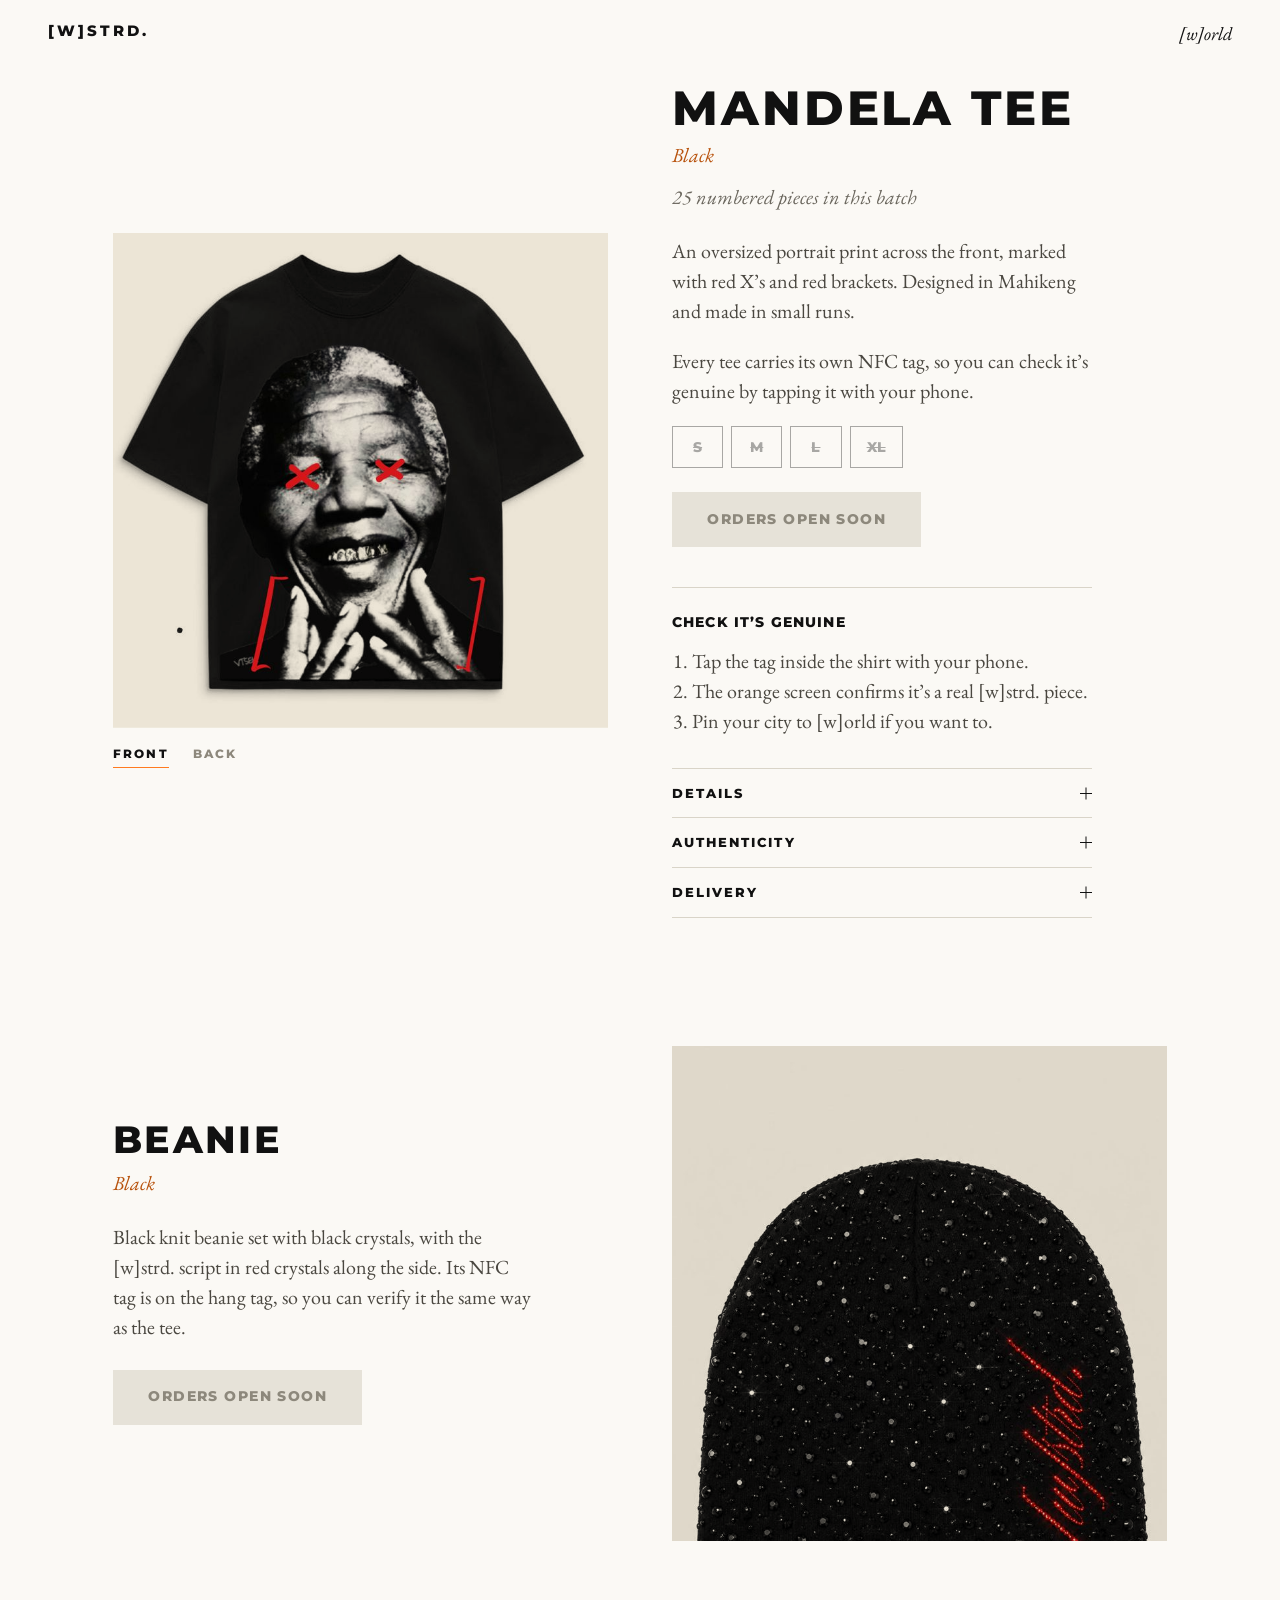
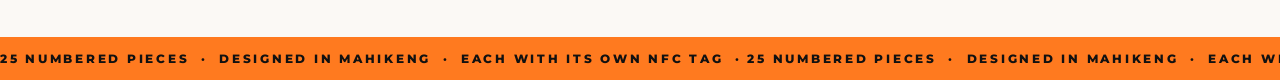
==== shop.html @ be025068 "Add files via upload" ====
<!DOCTYPE html>
<html lang="en">
<head>
<meta charset="utf-8">
<meta name="viewport" content="width=device-width, initial-scale=1, viewport-fit=cover">
<title>Shop | [w]strd.</title>
<link href="https://fonts.googleapis.com/css2?family=Montserrat:wght@500;800&family=EB+Garamond:ital@0;1&display=swap" rel="stylesheet">
<style>
:root{--orange:#ff7a1f;--bone:#ece5d6;--dim:#8d887c;--sans:"Montserrat","Helvetica Neue",Arial,sans-serif;--serif:"EB Garamond",Georgia,serif;
box-sizing:border-box;padding-top:env(safe-area-inset-top,0px);padding-bottom:env(safe-area-inset-bottom,0px);color-scheme:dark}
*,*::before,*::after{box-sizing:inherit}
body{margin:0;background:#000;color:var(--bone);font-family:var(--serif);font-size:1.25rem;line-height:1.5}
a{color:inherit}:focus-visible{outline:2px solid var(--orange);outline-offset:4px}
nav{display:flex;justify-content:space-between;padding:1.25rem clamp(1.25rem,4vw,3rem)}
nav a{font-family:var(--sans);font-weight:800;letter-spacing:.2em;font-size:.95rem;text-decoration:none}
nav .r{font-family:var(--serif);font-weight:400;letter-spacing:0;font-style:italic;font-size:1.15rem}
main{display:grid;grid-template-columns:repeat(auto-fit,minmax(min(100%,340px),1fr));gap:clamp(2rem,5vw,5rem);max-width:1150px;margin:0 auto;padding:1rem clamp(1.25rem,4vw,3rem) 5rem;align-items:center}
.photo{background:var(--bone);aspect-ratio:1/1;display:grid;place-items:center;overflow:hidden}
.photo img{width:100%;height:100%;object-fit:contain;mix-blend-mode:multiply}
h1{font-family:var(--sans);font-weight:800;letter-spacing:.06em;font-size:clamp(1.8rem,5vw,3rem);line-height:1;margin:0}
.sub{color:var(--orange);font-style:italic;margin:.5rem 0 1.5rem}
p{margin:0 0 1.25rem;max-width:42ch;color:#cfc8b8}
.buy{display:inline-block;background:var(--orange);color:#000;font-family:var(--sans);font-weight:800;letter-spacing:.1em;font-size:.9rem;padding:1.05rem 2.2rem;text-decoration:none;margin:.5rem 0 2rem;transition:background .2s}
.buy:hover{background:var(--bone)}
.how{border-top:1px solid #222;padding-top:1.5rem;max-width:42ch}
.how h2{font-family:var(--sans);font-weight:800;letter-spacing:.08em;font-size:.9rem;margin:0 0 .75rem}
.how ol{margin:0;padding-left:1.25rem;color:#cfc8b8}
.sizes{display:flex;gap:.5rem;flex-wrap:wrap;margin:.5rem 0 1rem}
.sizes button{min-width:3.2rem;padding:.7rem 1rem;background:none;border:1px solid #555;color:var(--bone);font:800 .9rem var(--sans);cursor:pointer}
.sizes button[aria-pressed=true]{background:var(--orange);color:#000;border-color:var(--orange)}
.sizes button:disabled{opacity:.35;text-decoration:line-through;cursor:default}
.buy[aria-disabled=true]{background:#2a2a2a;color:#8d887c;pointer-events:none}
:root{color-scheme:light}
body{background:#fbf9f5;color:#111}
p,.how ol{color:#4a4740}
.sub{color:#b8520c}
.buy:hover{background:#111;color:#fff}
.how{border-top-color:#d9d4c8}
.sizes button{border-color:#111;color:#111}
.sizes button[aria-pressed=true]{background:var(--orange);color:#111;border-color:var(--orange)}
.buy[aria-disabled=true]{background:#e6e2d8;color:#8d887c}
.photo img{transform:translate(var(--tx,0px),var(--ty,0px)) scale(var(--s,1));transition:transform 1.4s cubic-bezier(.2,.7,.2,1)}
.sub2{color:#6b675e;font-style:italic;margin:-.75rem 0 1.5rem}
.buy{position:relative;overflow:hidden;z-index:0}
.buy::before{content:"";position:absolute;inset:0;background:#111;transform:scaleX(0);transform-origin:left;transition:transform .55s cubic-bezier(.7,0,.2,1);z-index:-1}
.buy:hover::before{transform:scaleX(1)}
.buy:hover{background:var(--orange);color:#fff}
.buy[aria-disabled=true]::before{display:none}
.sizes button{transition:background .3s,color .3s,border-color .3s}
.sizes button:hover:not(:disabled){border-color:var(--orange)}
.acc{border-top:1px solid #d9d4c8;margin-top:2rem;max-width:42ch}
.acc button{width:100%;display:flex;justify-content:space-between;align-items:center;background:none;border:0;border-bottom:1px solid #d9d4c8;padding:1.05rem 0;font:800 .8rem var(--sans);letter-spacing:.16em;color:#111;cursor:pointer}
.acc i{width:12px;height:12px;position:relative;transition:transform .45s cubic-bezier(.7,0,.2,1)}
.acc i::before,.acc i::after{content:"";position:absolute;background:#111;left:0;top:5.5px;width:12px;height:1px}
.acc i::after{transform:rotate(90deg)}
.it.open i{transform:rotate(45deg)}
.pn{display:grid;grid-template-rows:0fr;transition:grid-template-rows .5s cubic-bezier(.7,0,.2,1)}
.pn>div{overflow:hidden}
.it.open .pn{grid-template-rows:1fr}
.pn p{margin:1rem 0 .5rem;font-size:1.1rem}
.band{background:var(--orange);color:#111;overflow:hidden;white-space:nowrap;padding:.9rem 0;font:800 .78rem var(--sans);letter-spacing:.22em}
.band .track{display:inline-flex}
.band span{flex:none}
@media(prefers-reduced-motion:no-preference){.band .track{animation:slide 34s linear infinite}@keyframes slide{to{transform:translateX(-50%)}}}
.anim .rv{opacity:0;transform:translateY(16px);transition:opacity .9s cubic-bezier(.2,.7,.2,1),transform .9s cubic-bezier(.2,.7,.2,1)}
.anim .rv.in{opacity:1;transform:none}
.anim h1.rv{letter-spacing:.22em;transition:opacity 1s,transform 1s,letter-spacing 1.8s cubic-bezier(.2,.7,.2,1)}
.anim h1.rv.in{letter-spacing:.06em}
.anim .photo{clip-path:inset(100% 0 0 0);transition:clip-path 1.4s cubic-bezier(.7,0,.2,1)}
.anim .photo.in{clip-path:inset(0)}
.stack{position:relative;width:100%;height:100%}
.stack img{position:absolute;inset:0;transition:transform 1.4s cubic-bezier(.2,.7,.2,1),opacity .7s}
#back{opacity:0}
.stack.showback #back{opacity:1}
.stack.showback #front{opacity:0}
.views{display:flex;gap:1.5rem;margin-top:.75rem}
.views button{background:none;border:0;border-bottom:1px solid transparent;padding:.4rem 0;font:800 .75rem var(--sans);letter-spacing:.18em;color:#8d887c;cursor:pointer;transition:color .3s,border-color .3s}
.views button[aria-pressed=true]{color:#111;border-bottom-color:var(--orange)}
.more{display:grid;grid-template-columns:repeat(auto-fit,minmax(min(100%,340px),1fr));gap:clamp(2rem,5vw,5rem);max-width:1150px;margin:0 auto;padding:3rem clamp(1.25rem,4vw,3rem) 6rem;align-items:center}
.more .pic{background:var(--bone);aspect-ratio:1/1;display:grid;place-items:center;overflow:hidden}
.more .pic img{width:100%;height:100%;object-fit:contain;mix-blend-mode:multiply;transition:transform 1.6s cubic-bezier(.2,.7,.2,1)}
.more .pic:hover img{transform:scale(1.05)}
.more h2{font-family:var(--sans);font-weight:800;letter-spacing:.06em;font-size:clamp(1.6rem,4vw,2.4rem);line-height:1;margin:0}
@media(min-width:760px){.more .pic{order:2}}
</style>
</head>
<body>
<nav><a href="./" aria-label="Back to [w]strd.">[W]STRD.</a><a class="r" href="world.html">[w]orld</a></nav>
<main>
  <div class="gal"><div class="photo"><div class="stack"><img id="front" src="[data-uri]" alt="Mandela Tee in black with an oversized portrait print, red X marks and red brackets"><img id="back" src="[data-uri]" alt="Back of the black tee with a small red [W] below the collar"></div></div><div class="views"><button type="button" data-v="front" aria-pressed="true">FRONT</button><button type="button" data-v="back" aria-pressed="false">BACK</button></div></div>
  <div>
    <h1>MANDELA TEE</h1>
    <p class="sub">Black</p>
    <p class="sub2"><span id="cnt">25</span> numbered pieces in this batch</p>
    <p>An oversized portrait print across the front, marked with red X’s and red brackets. Designed in Mahikeng and made in small runs.</p>
    <p>Every tee carries its own NFC tag, so you can check it’s genuine by tapping it with your phone.</p>
    <div class="sizes" id="sizes" role="group" aria-label="Choose a size"></div>
    <a class="buy" id="buy" target="_blank" rel="noopener" aria-disabled="true">CHOOSE A SIZE</a>
    <div class="how">
      <h2>CHECK IT’S GENUINE</h2>
      <ol><li>Tap the tag inside the shirt with your phone.</li><li>The orange screen confirms it’s a real [w]strd. piece.</li><li>Pin your city to [w]orld if you want to.</li></ol>
    </div>
    <div class="acc">
      <div class="it"><button type="button" aria-expanded="false"><span>DETAILS</span><i></i></button><div class="pn"><div><p>Black tee with an oversized portrait print across the front, red X marks and red brackets. First batch, numbered and limited to 25 pieces.</p></div></div></div>
      <div class="it"><button type="button" aria-expanded="false"><span>AUTHENTICITY</span><i></i></button><div class="pn"><div><p>Every tee has its own NFC tag inside. Tap it with your phone and verify.wstrd.site confirms the piece, its unit number and that it came from [w]strd. The beanie’s tag is on its hang tag.</p></div></div></div>
      <div class="it"><button type="button" aria-expanded="false"><span>DELIVERY</span><i></i></button><div class="pn"><div><p>After you order, we confirm delivery with you directly.</p></div></div></div>
    </div>
  </div>
</main>
<section class="more">
  <div class="pic"><img src="[data-uri]" alt="Black knit beanie set with black crystals and the [w]strd. script in red crystals"></div>
  <div>
    <h2>BEANIE</h2>
    <p class="sub">Black</p>
    <p>Black knit beanie set with black crystals, with the [w]strd. script in red crystals along the side. Its NFC tag is on the hang tag, so you can verify it the same way as the tee.</p>
    <a class="buy" id="buy2" target="_blank" rel="noopener" aria-disabled="true">ORDERS OPEN SOON</a>
  </div>
</section>
<div class="band" aria-hidden="true"><div class="track"><span>25 NUMBERED PIECES &nbsp;·&nbsp; DESIGNED IN MAHIKENG &nbsp;·&nbsp; EACH WITH ITS OWN NFC TAG &nbsp;·&nbsp; </span><span>25 NUMBERED PIECES &nbsp;·&nbsp; DESIGNED IN MAHIKENG &nbsp;·&nbsp; EACH WITH ITS OWN NFC TAG &nbsp;·&nbsp; </span></div></div>
<script>
const PRICE="",LINKS={S:"",M:"",L:"",XL:""};
const wrap=document.getElementById("sizes"),buy=document.getElementById("buy");
const avail=Object.keys(LINKS).filter(k=>LINKS[k]);
let pick=null;
function sync(){
  if(!avail.length){buy.textContent="ORDERS OPEN SOON";buy.removeAttribute("href");buy.setAttribute("aria-disabled","true");return}
  if(pick){buy.href=LINKS[pick];buy.textContent="BUY SIZE "+pick+(PRICE?" "+PRICE:"");buy.removeAttribute("aria-disabled")}
  else{buy.removeAttribute("href");buy.textContent="CHOOSE A SIZE";buy.setAttribute("aria-disabled","true")}
}
Object.keys(LINKS).forEach(k=>{
  const b=document.createElement("button");b.type="button";b.textContent=k;b.setAttribute("aria-pressed","false");
  if(!LINKS[k]){b.disabled=true;b.title="Unavailable"}
  else b.addEventListener("click",()=>{pick=k;Array.from(wrap.children).forEach(c=>c.setAttribute("aria-pressed",c===b?"true":"false"));sync()});
  wrap.appendChild(b)});
sync();
</script>
<script>
(function(){
  const ok=!matchMedia("(prefers-reduced-motion: reduce)").matches;
  const photo=document.querySelector(".photo"),img=photo.querySelector(".stack");
  document.querySelectorAll(".acc button").forEach(b=>b.addEventListener("click",()=>{
    const it=b.parentNode,o=!it.classList.contains("open");it.classList.toggle("open",o);b.setAttribute("aria-expanded",String(o))}));
  if(!ok||!("IntersectionObserver" in window))return;
  document.documentElement.classList.add("anim");
  img.style.setProperty("--s","1.12");
  const els=Array.from(document.querySelectorAll("nav,h1,.sub,.sub2,main p,.sizes,.buy,.how,.acc,.more .pic,.more h2,.more p"));
  els.forEach((e,i)=>{e.classList.add("rv");if(e.getBoundingClientRect().top<innerHeight)e.style.transitionDelay=(0.6+i*0.1)+"s"});
  const io=new IntersectionObserver(es=>es.forEach(x=>{if(x.isIntersecting){x.target.classList.add("in");io.unobserve(x.target)}}),{threshold:.15});
  els.forEach(e=>io.observe(e));
  requestAnimationFrame(()=>{photo.classList.add("in");img.style.setProperty("--s","1")});
  photo.addEventListener("mousemove",e=>{const r=photo.getBoundingClientRect(),x=(e.clientX-r.left)/r.width-.5,y=(e.clientY-r.top)/r.height-.5;
    img.style.setProperty("--tx",(x*-16)+"px");img.style.setProperty("--ty",(y*-16)+"px");img.style.setProperty("--s","1.06")});
  photo.addEventListener("mouseleave",()=>{img.style.setProperty("--tx","0px");img.style.setProperty("--ty","0px");img.style.setProperty("--s","1")});
  const c=document.getElementById("cnt");c.textContent="0";
  const co=new IntersectionObserver(es=>{if(es[0].isIntersecting){co.disconnect();const t0=performance.now();
    (function f(t){const p=Math.min(1,(t-t0)/1600);c.textContent=Math.round(25*(1-Math.pow(1-p,3)));if(p<1)requestAnimationFrame(f)})(t0)}});
  co.observe(c);
})();
</script>
<script>
document.querySelectorAll(".views button").forEach(b=>b.addEventListener("click",()=>{
  document.querySelector(".stack").classList.toggle("showback",b.dataset.v==="back");
  document.querySelectorAll(".views button").forEach(x=>x.setAttribute("aria-pressed",String(x===b)))}));
const BEANIE_LINK="",BEANIE_PRICE="";
(function(){const b=document.getElementById("buy2");
  if(BEANIE_LINK){b.href=BEANIE_LINK;b.textContent="BUY"+(BEANIE_PRICE?" "+BEANIE_PRICE:"");b.removeAttribute("aria-disabled")}})();
</script>
</body>
</html>
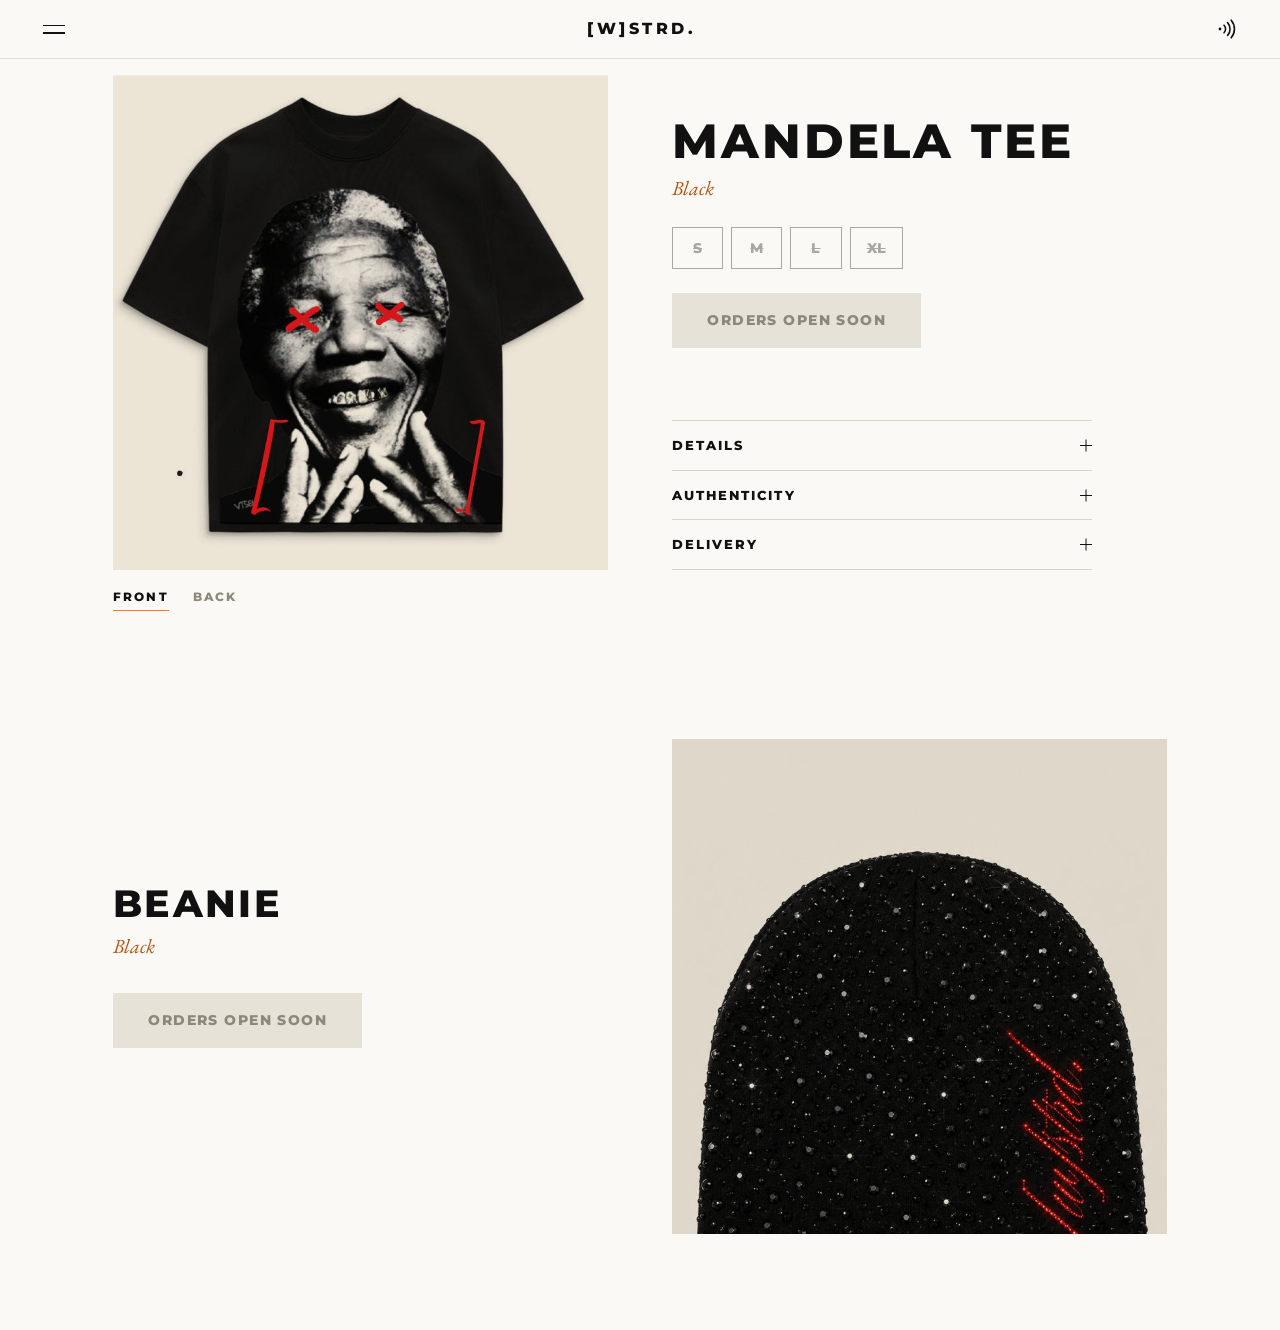
==== commit 5080481f: "Add files via upload" ====
--- a/shop.html
+++ b/shop.html
@@ -82,41 +82,46 @@
 .more .pic:hover img{transform:scale(1.05)}
 .more h2{font-family:var(--sans);font-weight:800;letter-spacing:.06em;font-size:clamp(1.6rem,4vw,2.4rem);line-height:1;margin:0}
 @media(min-width:760px){.more .pic{order:2}}
+@media(max-width:760px){
+main{gap:1.5rem;padding-top:0}
+.gal{margin:0 -1.25rem}
+.views{padding:0 1.25rem}
+.photo{aspect-ratio:4/5}
+h1{font-size:2rem}
+.sizes{display:grid;grid-template-columns:repeat(4,1fr);gap:.5rem}
+.sizes button{min-height:52px;font-size:1rem}
+.acc button{min-height:56px}
+body.has-buy #buy{position:fixed;left:1rem;right:1rem;bottom:calc(1rem + env(safe-area-inset-bottom,0px));z-index:30;text-align:center;margin:0;padding:1.15rem 1rem;box-shadow:0 8px 28px rgba(0,0,0,.16)}
+.more{padding-top:2rem}
+.more .buy{display:block;text-align:center}
+}
 </style>
+<link rel="stylesheet" href="site.css">
+<script defer src="site.js"></script>
 </head>
 <body>
-<nav><a href="./" aria-label="Back to [w]strd.">[W]STRD.</a><a class="r" href="world.html">[w]orld</a></nav>
 <main>
   <div class="gal"><div class="photo"><div class="stack"><img id="front" src="[data-uri]" alt="Mandela Tee in black with an oversized portrait print, red X marks and red brackets"><img id="back" src="[data-uri]" alt="Back of the black tee with a small red [W] below the collar"></div></div><div class="views"><button type="button" data-v="front" aria-pressed="true">FRONT</button><button type="button" data-v="back" aria-pressed="false">BACK</button></div></div>
   <div>
     <h1>MANDELA TEE</h1>
     <p class="sub">Black</p>
-    <p class="sub2"><span id="cnt">25</span> numbered pieces in this batch</p>
-    <p>An oversized portrait print across the front, marked with red X’s and red brackets. Designed in Mahikeng and made in small runs.</p>
-    <p>Every tee carries its own NFC tag, so you can check it’s genuine by tapping it with your phone.</p>
     <div class="sizes" id="sizes" role="group" aria-label="Choose a size"></div>
     <a class="buy" id="buy" target="_blank" rel="noopener" aria-disabled="true">CHOOSE A SIZE</a>
-    <div class="how">
-      <h2>CHECK IT’S GENUINE</h2>
-      <ol><li>Tap the tag inside the shirt with your phone.</li><li>The orange screen confirms it’s a real [w]strd. piece.</li><li>Pin your city to [w]orld if you want to.</li></ol>
-    </div>
     <div class="acc">
-      <div class="it"><button type="button" aria-expanded="false"><span>DETAILS</span><i></i></button><div class="pn"><div><p>Black tee with an oversized portrait print across the front, red X marks and red brackets. First batch, numbered and limited to 25 pieces.</p></div></div></div>
-      <div class="it"><button type="button" aria-expanded="false"><span>AUTHENTICITY</span><i></i></button><div class="pn"><div><p>Every tee has its own NFC tag inside. Tap it with your phone and verify.wstrd.site confirms the piece, its unit number and that it came from [w]strd. The beanie’s tag is on its hang tag.</p></div></div></div>
-      <div class="it"><button type="button" aria-expanded="false"><span>DELIVERY</span><i></i></button><div class="pn"><div><p>After you order, we confirm delivery with you directly.</p></div></div></div>
+      <div class="it"><button type="button" aria-expanded="false"><span>DETAILS</span><i></i></button><div class="pn"><div><p>Oversized portrait print, red X marks and red brackets. Numbered, limited to 25.</p></div></div></div>
+      <div class="it"><button type="button" aria-expanded="false"><span>AUTHENTICITY</span><i></i></button><div class="pn"><div><p>Tap the NFC tag inside to confirm it’s genuine. The beanie’s tag is on its hang tag.</p></div></div></div>
+      <div class="it"><button type="button" aria-expanded="false"><span>DELIVERY</span><i></i></button><div class="pn"><div><p>Confirmed with you after your order.</p></div></div></div>
     </div>
   </div>
 </main>
-<section class="more">
+<section class="more" id="beanie">
   <div class="pic"><img src="[data-uri]" alt="Black knit beanie set with black crystals and the [w]strd. script in red crystals"></div>
   <div>
     <h2>BEANIE</h2>
     <p class="sub">Black</p>
-    <p>Black knit beanie set with black crystals, with the [w]strd. script in red crystals along the side. Its NFC tag is on the hang tag, so you can verify it the same way as the tee.</p>
     <a class="buy" id="buy2" target="_blank" rel="noopener" aria-disabled="true">ORDERS OPEN SOON</a>
   </div>
 </section>
-<div class="band" aria-hidden="true"><div class="track"><span>25 NUMBERED PIECES &nbsp;·&nbsp; DESIGNED IN MAHIKENG &nbsp;·&nbsp; EACH WITH ITS OWN NFC TAG &nbsp;·&nbsp; </span><span>25 NUMBERED PIECES &nbsp;·&nbsp; DESIGNED IN MAHIKENG &nbsp;·&nbsp; EACH WITH ITS OWN NFC TAG &nbsp;·&nbsp; </span></div></div>
 <script>
 const PRICE="",LINKS={S:"",M:"",L:"",XL:""};
 const wrap=document.getElementById("sizes"),buy=document.getElementById("buy");
@@ -151,10 +156,6 @@
   photo.addEventListener("mousemove",e=>{const r=photo.getBoundingClientRect(),x=(e.clientX-r.left)/r.width-.5,y=(e.clientY-r.top)/r.height-.5;
     img.style.setProperty("--tx",(x*-16)+"px");img.style.setProperty("--ty",(y*-16)+"px");img.style.setProperty("--s","1.06")});
   photo.addEventListener("mouseleave",()=>{img.style.setProperty("--tx","0px");img.style.setProperty("--ty","0px");img.style.setProperty("--s","1")});
-  const c=document.getElementById("cnt");c.textContent="0";
-  const co=new IntersectionObserver(es=>{if(es[0].isIntersecting){co.disconnect();const t0=performance.now();
-    (function f(t){const p=Math.min(1,(t-t0)/1600);c.textContent=Math.round(25*(1-Math.pow(1-p,3)));if(p<1)requestAnimationFrame(f)})(t0)}});
-  co.observe(c);
 })();
 </script>
 <script>
--- a/site.css
+++ b/site.css
@@ -0,0 +1,43 @@
+html:root{padding-top:0}
+body.noscroll{overflow:hidden}
+.top{position:sticky;top:0;z-index:50;display:grid;grid-template-columns:1fr auto 1fr;align-items:center;min-height:56px;padding:calc(.45rem + env(safe-area-inset-top,0px)) clamp(.75rem,3vw,2rem) .45rem;background:rgba(251,249,245,.94);-webkit-backdrop-filter:blur(8px);backdrop-filter:blur(8px);border-bottom:1px solid #e3ded2}
+.top .burger{justify-self:start;width:44px;height:44px;background:none;border:0;cursor:pointer;display:grid;place-content:center;gap:6px;padding:0}
+.top .burger span{display:block;width:22px;height:1.5px;background:#111;transition:transform .35s cubic-bezier(.7,0,.2,1)}
+.top .burger[aria-expanded=true] span:first-child{transform:translateY(3.75px) rotate(45deg)}
+.top .burger[aria-expanded=true] span:last-child{transform:translateY(-3.75px) rotate(-45deg)}
+.top .logo{font-family:var(--sans,"Montserrat","Helvetica Neue",Arial,sans-serif);font-weight:800;font-size:1rem;letter-spacing:.22em;padding-left:.22em;text-decoration:none;color:#111}
+.top .vf{justify-self:end;width:44px;height:44px;display:grid;place-items:center;color:#111;transition:color .25s}
+.top .vf:hover,.top .vf[aria-current=page]{color:#ff7a1f}
+.top a:focus-visible,.top button:focus-visible,.menu a:focus-visible{outline:2px solid #ff7a1f;outline-offset:3px}
+.menu{position:fixed;inset:0;z-index:40;background:#fbf9f5;display:flex;flex-direction:column;justify-content:center;padding:6rem clamp(1.5rem,6vw,4rem) 3rem}
+.menu[hidden]{display:none}
+.menu a{font-family:var(--sans,"Montserrat","Helvetica Neue",Arial,sans-serif);font-weight:800;text-transform:uppercase;font-size:clamp(1.8rem,8vw,3.4rem);letter-spacing:.04em;text-decoration:none;color:#111;padding:.55rem 0;border-bottom:1px solid #e3ded2;transition:color .25s,padding-left .35s cubic-bezier(.2,.7,.2,1)}
+.menu a:hover,.menu a[aria-current=page]{color:#ff7a1f;padding-left:.5rem}
+@media(prefers-reduced-motion:no-preference){
+.menu:not([hidden]){animation:mfade .3s both}
+.menu:not([hidden]) a{animation:mrise .6s cubic-bezier(.2,.7,.2,1) both}
+.menu a:nth-child(2){animation-delay:.07s}.menu a:nth-child(3){animation-delay:.14s}.menu a:nth-child(4){animation-delay:.21s}
+@keyframes mfade{from{opacity:0}}
+@keyframes mrise{from{opacity:0;transform:translateY(18px)}}}
+
+html{-webkit-text-size-adjust:100%}
+a,button,input,select{touch-action:manipulation;-webkit-tap-highlight-color:transparent}
+.tabs{display:none}
+@media(max-width:760px){
+html:root{padding-bottom:0}
+body{padding-bottom:calc(64px + env(safe-area-inset-bottom,0px))}
+.top{min-height:52px}
+.top .burger,.top .vf{visibility:hidden}
+.menu{display:none!important}
+.tabs{position:fixed;left:0;right:0;bottom:0;z-index:45;display:grid;grid-template-columns:repeat(4,1fr);background:rgba(251,249,245,.96);-webkit-backdrop-filter:blur(10px);backdrop-filter:blur(10px);border-top:1px solid #e3ded2;padding-bottom:env(safe-area-inset-bottom,0px)}
+.tabs a{display:flex;flex-direction:column;align-items:center;justify-content:center;gap:3px;min-height:58px;color:#6b675e;text-decoration:none;font-family:var(--sans,"Montserrat","Helvetica Neue",Arial,sans-serif);font-weight:800;font-size:.58rem;letter-spacing:.14em;text-transform:uppercase;-webkit-user-select:none;user-select:none}
+.tabs a svg{width:23px;height:23px}
+.tabs a[aria-current=page]{color:#111}
+.tabs a[aria-current=page] svg,.tabs a:active svg{color:#ff7a1f}
+.tabs a:active{color:#ff7a1f}
+.tabs a:focus-visible{outline:2px solid #ff7a1f;outline-offset:-4px}
+body.has-buy .tabs{display:none}
+body.has-buy{padding-bottom:calc(96px + env(safe-area-inset-bottom,0px))}
+body.has-buy .top .burger{visibility:visible}
+body.has-buy .menu:not([hidden]){display:flex!important}
+}
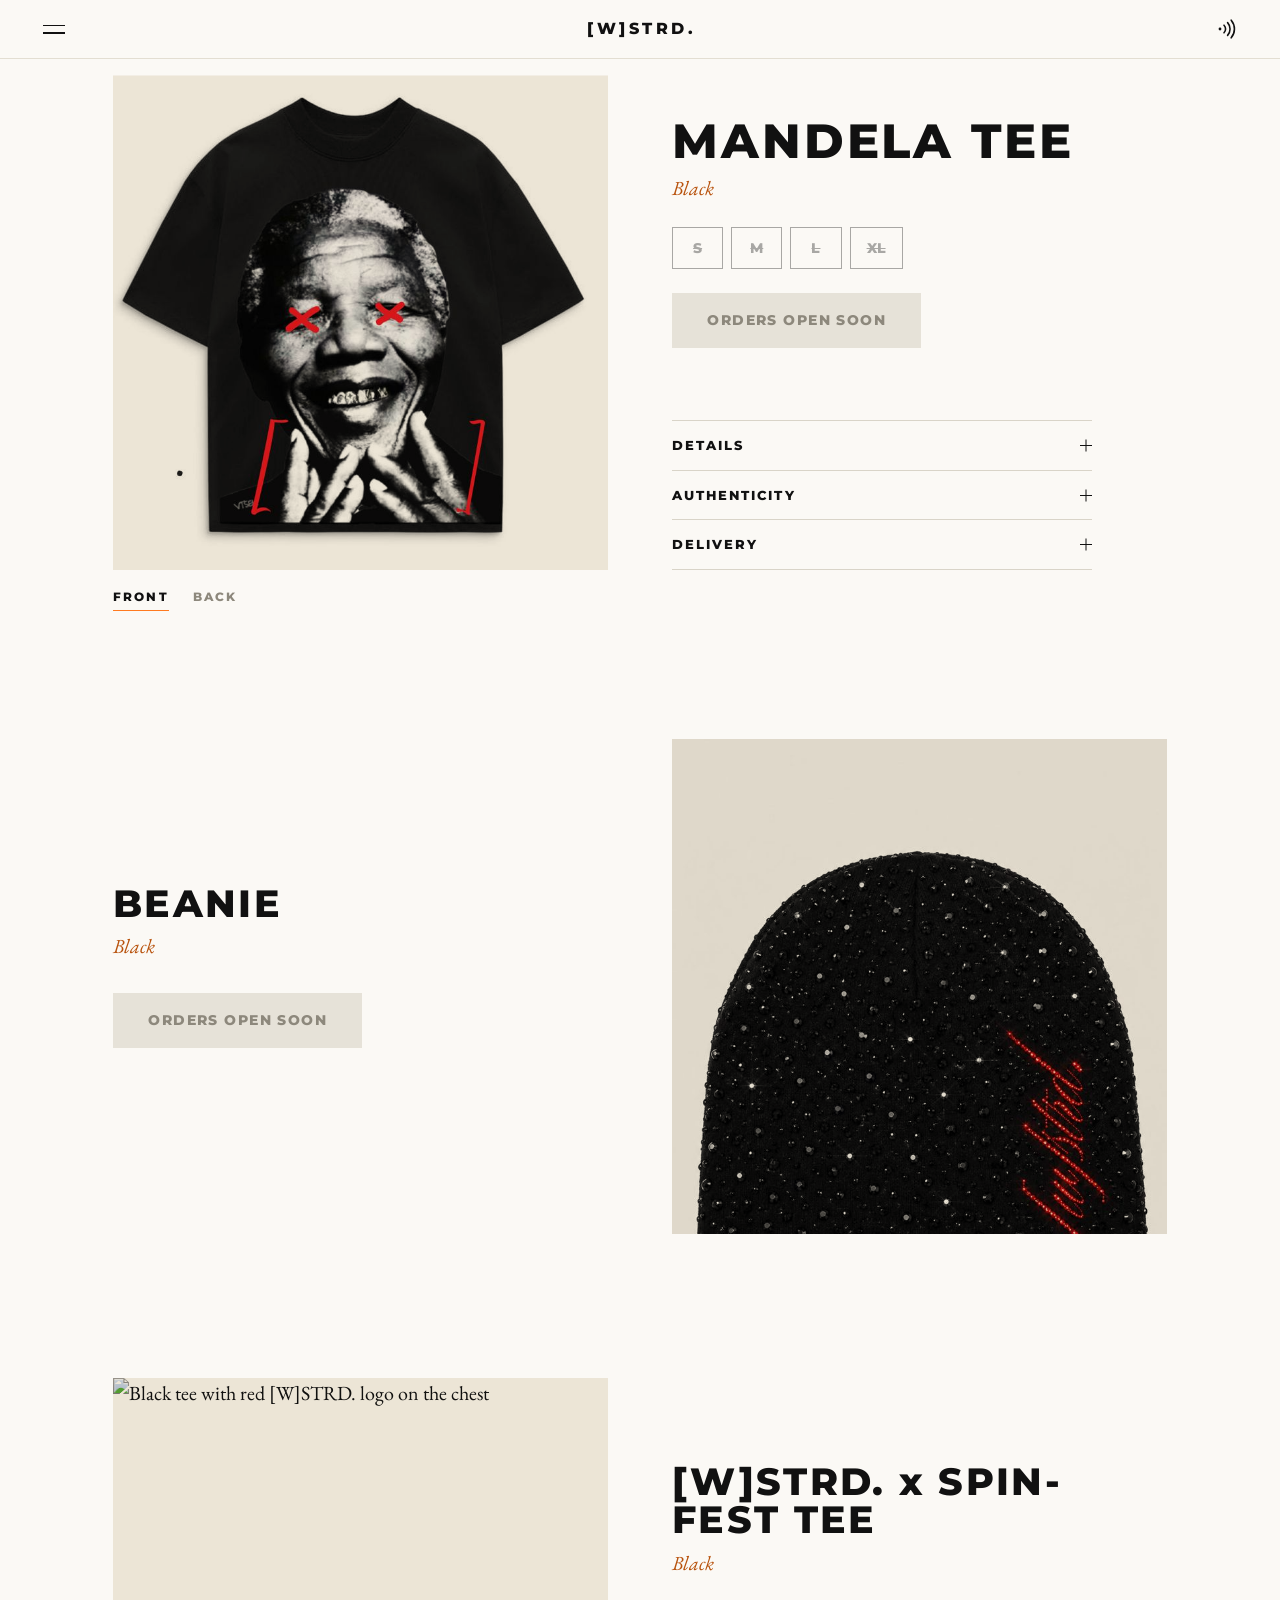
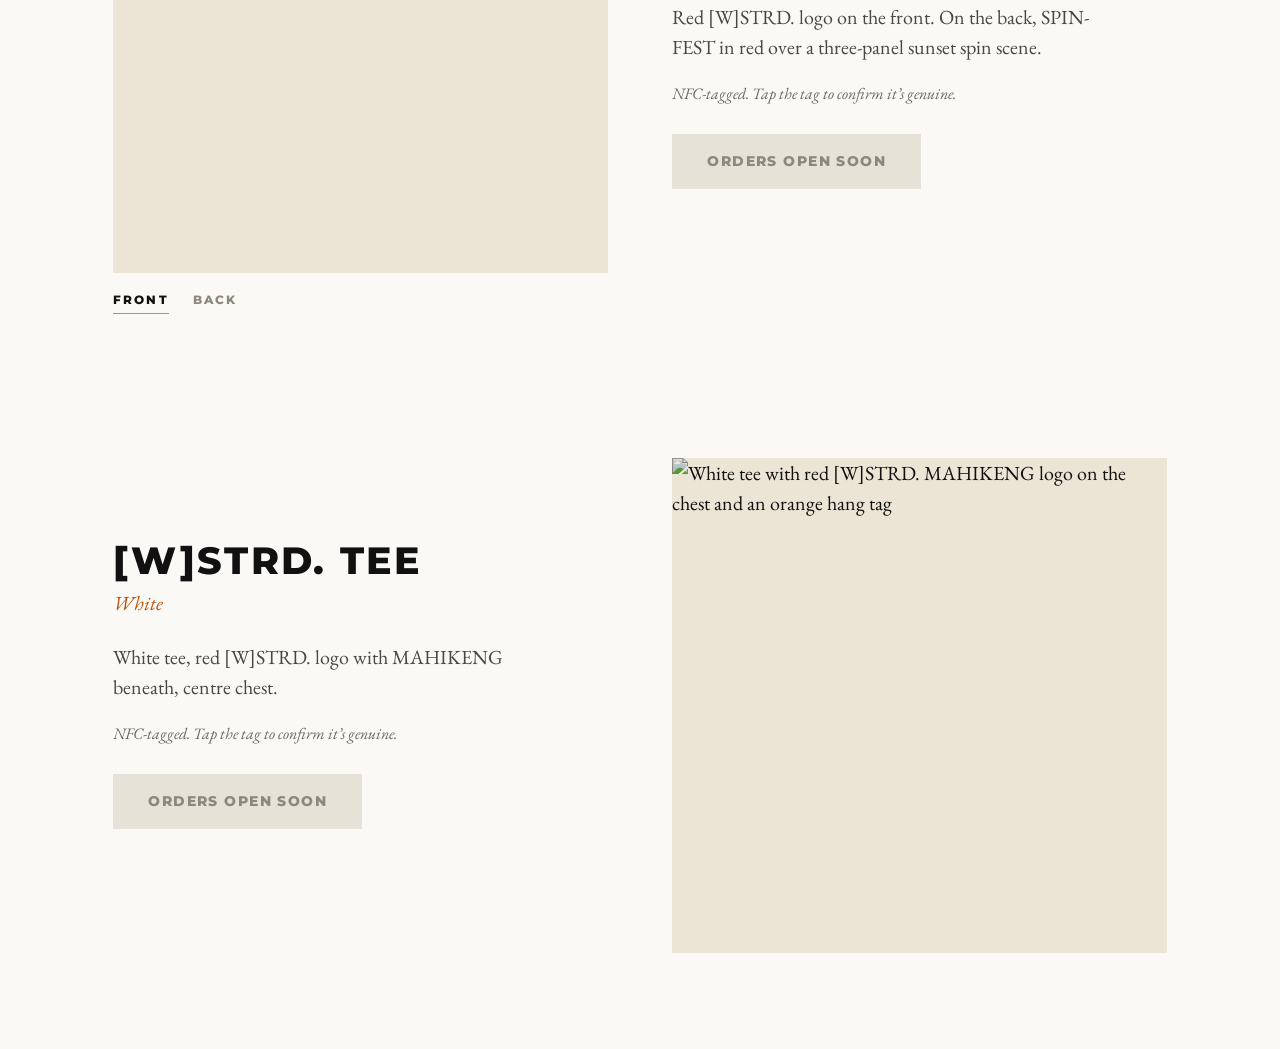
==== commit d2ef8516: "Add new tees section with styles and scripts" ====
--- a/shop.html
+++ b/shop.html
@@ -166,5 +166,58 @@
 (function(){const b=document.getElementById("buy2");
   if(BEANIE_LINK){b.href=BEANIE_LINK;b.textContent="BUY"+(BEANIE_PRICE?" "+BEANIE_PRICE:"");b.removeAttribute("aria-disabled")}})();
 </script>
+  <!-- ===== [w]strd. NEW TEES: paste this on its own line just above </body> in shop.html ===== -->
+<style>
+.more .nfc{font-size:1rem;color:#6b675e;font-style:italic;margin:0 0 1.25rem}
+.tee-stack img{position:absolute;inset:0;transition:opacity .7s}
+.tee-stack .b{opacity:0}
+.tee-stack.showback .b{opacity:1}
+.tee-stack.showback .f{opacity:0}
+</style>
+
+<section class="more" id="spinfest">
+  <div class="gal">
+    <div class="pic"><div class="stack tee-stack" id="sf-stack">
+      <img class="f" src="wstrd-tee-front.webp" alt="Black tee with red [W]STRD. logo on the chest" loading="lazy">
+      <img class="b" src="spinfest-tee-back.webp" alt="Back of the black tee: SPIN-FEST in red above a three-panel sunset spin scene" loading="lazy">
+    </div></div>
+    <div class="views" id="sf-views">
+      <button type="button" data-v="front" aria-pressed="true">FRONT</button>
+      <button type="button" data-v="back" aria-pressed="false">BACK</button>
+    </div>
+  </div>
+  <div>
+    <h2>[W]STRD. x SPIN-FEST TEE</h2>
+    <p class="sub">Black</p>
+    <p>Red [W]STRD. logo on the front. On the back, SPIN-FEST in red over a three-panel sunset spin scene.</p>
+    <p class="nfc">NFC-tagged. Tap the tag to confirm it’s genuine.</p>
+    <a class="buy" data-tee="spinfest" target="_blank" rel="noopener" aria-disabled="true">ORDERS OPEN SOON</a>
+  </div>
+</section>
+
+<section class="more" id="tee-white">
+  <div class="pic"><img src="wstrd-tee-white.webp" alt="White tee with red [W]STRD. MAHIKENG logo on the chest and an orange hang tag" loading="lazy"></div>
+  <div>
+    <h2>[W]STRD. TEE</h2>
+    <p class="sub">White</p>
+    <p>White tee, red [W]STRD. logo with MAHIKENG beneath, centre chest.</p>
+    <p class="nfc">NFC-tagged. Tap the tag to confirm it’s genuine.</p>
+    <a class="buy" data-tee="white" target="_blank" rel="noopener" aria-disabled="true">ORDERS OPEN SOON</a>
+  </div>
+</section>
+
+<script>
+/* Paste each tee's Yoco payment link between the quotes. Empty = shows "ORDERS OPEN SOON". */
+const TEE_LINKS={spinfest:"",white:""};
+document.querySelectorAll("[data-tee]").forEach(a=>{
+  const l=TEE_LINKS[a.dataset.tee];
+  if(l){a.href=l;a.textContent="BUY";a.removeAttribute("aria-disabled")}
+});
+document.querySelectorAll("#sf-views button").forEach(b=>b.addEventListener("click",()=>{
+  document.getElementById("sf-stack").classList.toggle("showback",b.dataset.v==="back");
+  document.querySelectorAll("#sf-views button").forEach(x=>x.setAttribute("aria-pressed",String(x===b)));
+}));
+</script>
+<!-- ===== end of new tees ===== -->
 </body>
 </html>
